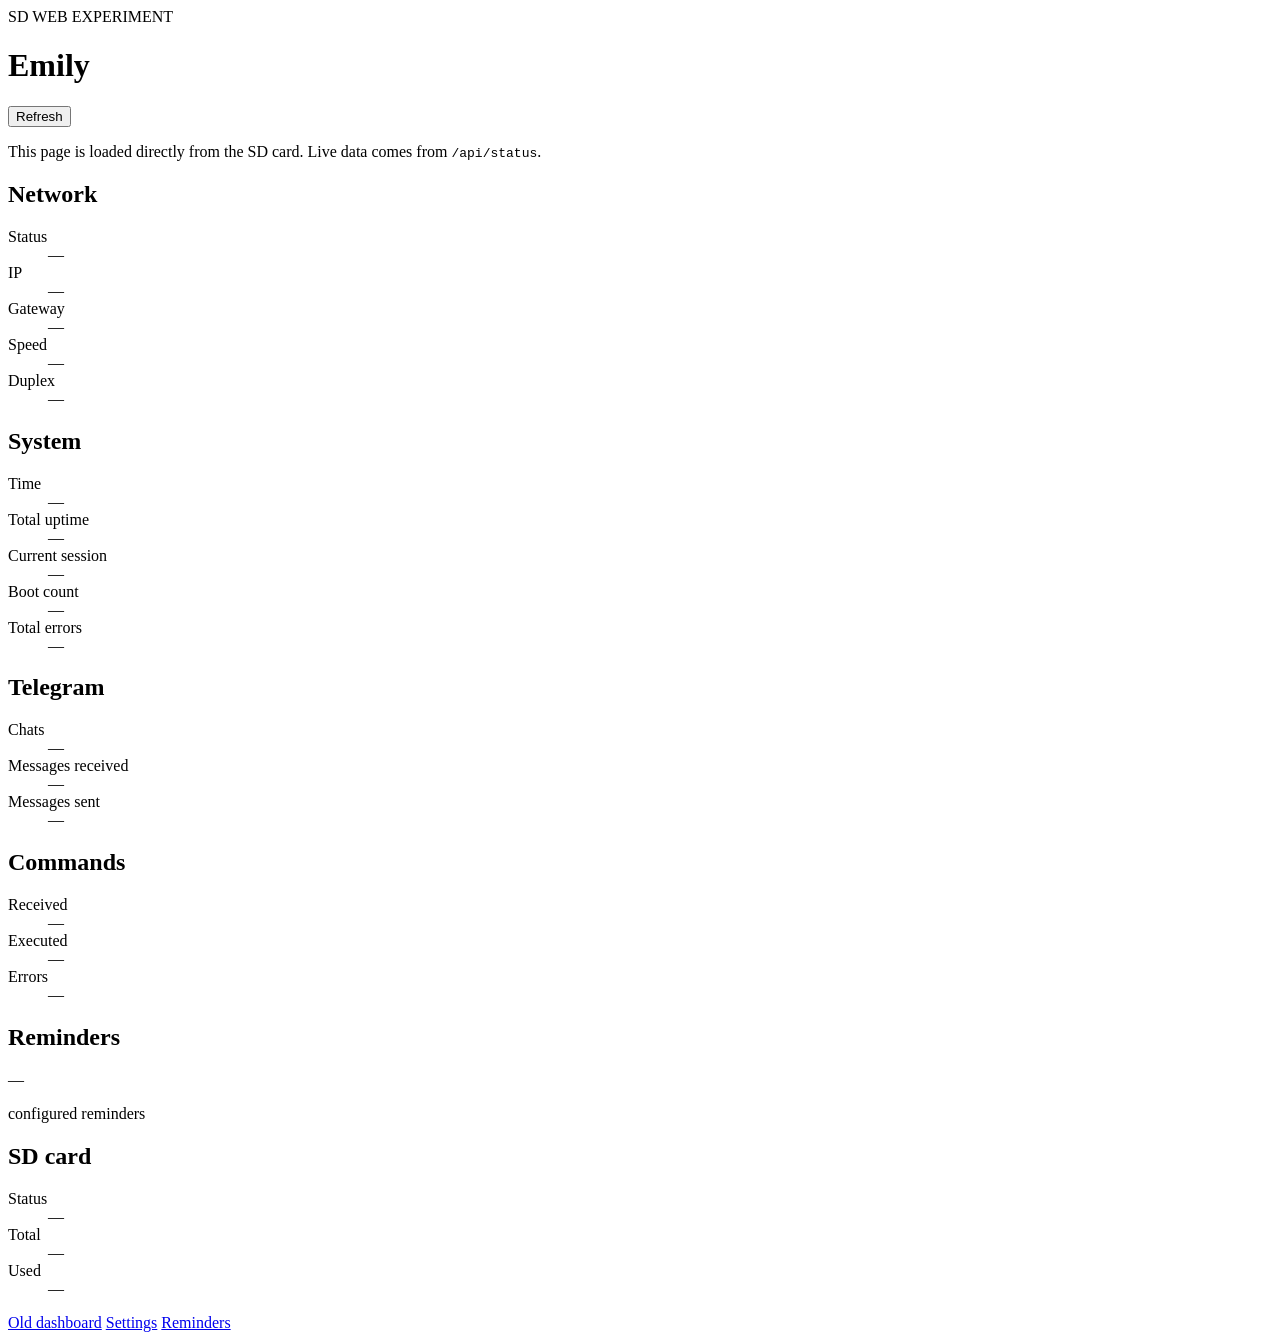
==== data/www/index.html @ 1929e876 "Add SD-hosted experimental dashboard" ====
<!doctype html>
<html lang="en">
<head>
  <meta charset="utf-8">
  <meta name="viewport" content="width=device-width,initial-scale=1">
  <title>Emily</title>
  <link rel="stylesheet" href="style.css">
</head>
<body>
<main class="container">
  <header class="top">
    <div>
      <div class="eyebrow">SD WEB EXPERIMENT</div>
      <h1 id="deviceName">Emily</h1>
    </div>
    <button id="refresh">Refresh</button>
  </header>

  <p class="note">This page is loaded directly from the SD card. Live data comes from <code>/api/status</code>.</p>

  <section class="grid">
    <article class="card"><h2>Network</h2><dl>
      <dt>Status</dt><dd id="networkStatus">—</dd>
      <dt>IP</dt><dd id="ip">—</dd>
      <dt>Gateway</dt><dd id="gateway">—</dd>
      <dt>Speed</dt><dd id="speed">—</dd>
      <dt>Duplex</dt><dd id="duplex">—</dd>
    </dl></article>

    <article class="card"><h2>System</h2><dl>
      <dt>Time</dt><dd id="time">—</dd>
      <dt>Total uptime</dt><dd id="totalUptime">—</dd>
      <dt>Current session</dt><dd id="currentUptime">—</dd>
      <dt>Boot count</dt><dd id="bootCount">—</dd>
      <dt>Total errors</dt><dd id="errors">—</dd>
    </dl></article>

    <article class="card"><h2>Telegram</h2><dl>
      <dt>Chats</dt><dd id="chatCount">—</dd>
      <dt>Messages received</dt><dd id="messagesReceived">—</dd>
      <dt>Messages sent</dt><dd id="messagesSent">—</dd>
    </dl></article>

    <article class="card"><h2>Commands</h2><dl>
      <dt>Received</dt><dd id="commandsReceived">—</dd>
      <dt>Executed</dt><dd id="commandsExecuted">—</dd>
      <dt>Errors</dt><dd id="commandErrors">—</dd>
    </dl></article>

    <article class="card"><h2>Reminders</h2><div class="big" id="reminderCount">—</div><p>configured reminders</p></article>

    <article class="card"><h2>SD card</h2><dl>
      <dt>Status</dt><dd id="sdStatus">—</dd>
      <dt>Total</dt><dd id="sdTotal">—</dd>
      <dt>Used</dt><dd id="sdUsed">—</dd>
    </dl></article>
  </section>

  <nav>
    <a href="/">Old dashboard</a>
    <a href="/settings">Settings</a>
    <a href="/reminders">Reminders</a>
  </nav>
</main>
<script src="app.js"></script>
</body>
</html>
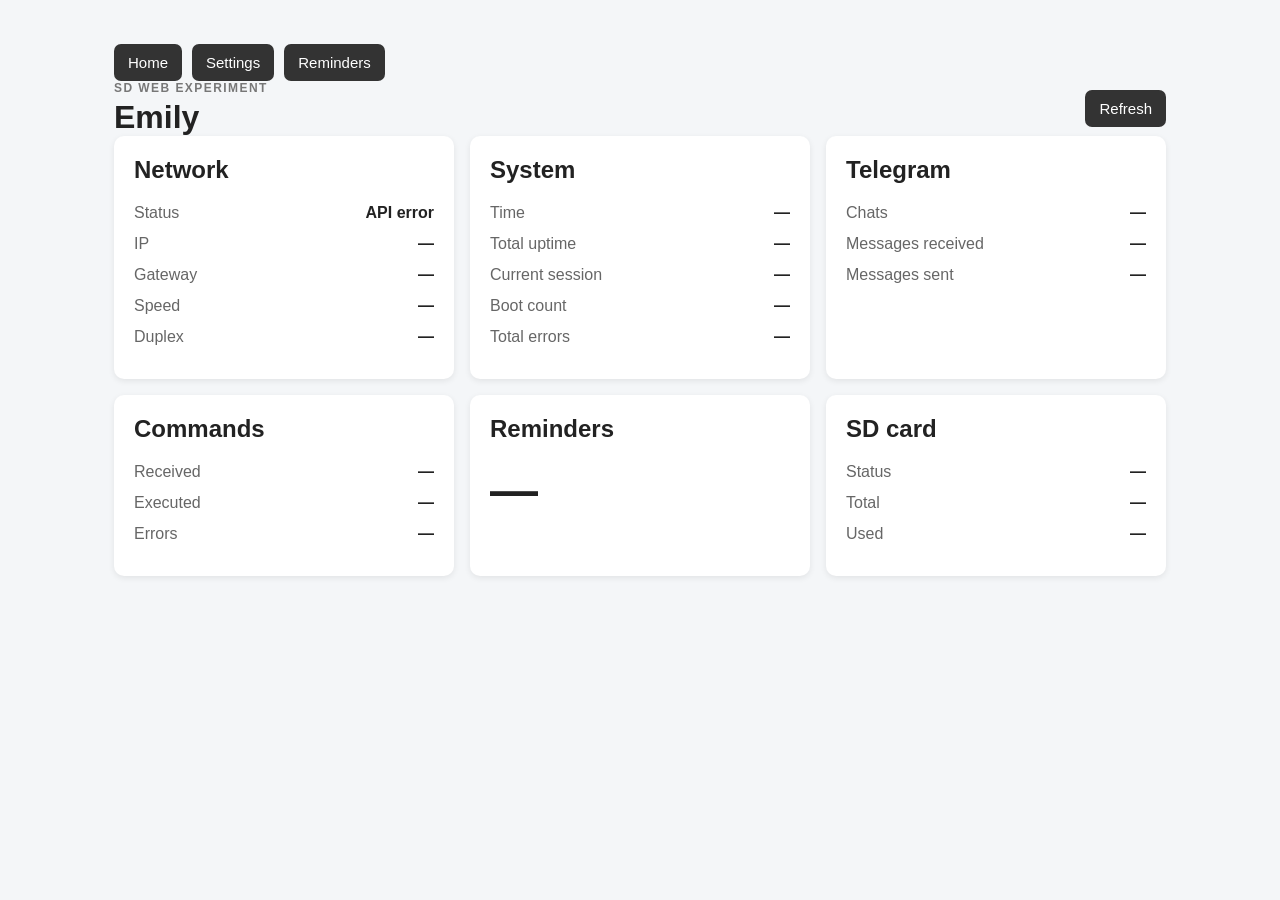
==== commit 95f7ff84: "Link SD dashboard to SD settings and reminders" ====
--- a/data/www/index.html
+++ b/data/www/index.html
@@ -1,67 +1,2 @@
 <!doctype html>
-<html lang="en">
-<head>
-  <meta charset="utf-8">
-  <meta name="viewport" content="width=device-width,initial-scale=1">
-  <title>Emily</title>
-  <link rel="stylesheet" href="style.css">
-</head>
-<body>
-<main class="container">
-  <header class="top">
-    <div>
-      <div class="eyebrow">SD WEB EXPERIMENT</div>
-      <h1 id="deviceName">Emily</h1>
-    </div>
-    <button id="refresh">Refresh</button>
-  </header>
-
-  <p class="note">This page is loaded directly from the SD card. Live data comes from <code>/api/status</code>.</p>
-
-  <section class="grid">
-    <article class="card"><h2>Network</h2><dl>
-      <dt>Status</dt><dd id="networkStatus">—</dd>
-      <dt>IP</dt><dd id="ip">—</dd>
-      <dt>Gateway</dt><dd id="gateway">—</dd>
-      <dt>Speed</dt><dd id="speed">—</dd>
-      <dt>Duplex</dt><dd id="duplex">—</dd>
-    </dl></article>
-
-    <article class="card"><h2>System</h2><dl>
-      <dt>Time</dt><dd id="time">—</dd>
-      <dt>Total uptime</dt><dd id="totalUptime">—</dd>
-      <dt>Current session</dt><dd id="currentUptime">—</dd>
-      <dt>Boot count</dt><dd id="bootCount">—</dd>
-      <dt>Total errors</dt><dd id="errors">—</dd>
-    </dl></article>
-
-    <article class="card"><h2>Telegram</h2><dl>
-      <dt>Chats</dt><dd id="chatCount">—</dd>
-      <dt>Messages received</dt><dd id="messagesReceived">—</dd>
-      <dt>Messages sent</dt><dd id="messagesSent">—</dd>
-    </dl></article>
-
-    <article class="card"><h2>Commands</h2><dl>
-      <dt>Received</dt><dd id="commandsReceived">—</dd>
-      <dt>Executed</dt><dd id="commandsExecuted">—</dd>
-      <dt>Errors</dt><dd id="commandErrors">—</dd>
-    </dl></article>
-
-    <article class="card"><h2>Reminders</h2><div class="big" id="reminderCount">—</div><p>configured reminders</p></article>
-
-    <article class="card"><h2>SD card</h2><dl>
-      <dt>Status</dt><dd id="sdStatus">—</dd>
-      <dt>Total</dt><dd id="sdTotal">—</dd>
-      <dt>Used</dt><dd id="sdUsed">—</dd>
-    </dl></article>
-  </section>
-
-  <nav>
-    <a href="/">Old dashboard</a>
-    <a href="/settings">Settings</a>
-    <a href="/reminders">Reminders</a>
-  </nav>
-</main>
-<script src="app.js"></script>
-</body>
-</html>
+<html lang="en"><head><meta charset="utf-8"><meta name="viewport" content="width=device-width,initial-scale=1"><title>Emily</title><link rel="stylesheet" href="style.css"></head><body><main class="container"><nav><a href="/sd/">Home</a><a href="/sd/settings.html">Settings</a><a href="/sd/reminders.html">Reminders</a></nav><header class="top"><div><div class="eyebrow">SD WEB EXPERIMENT</div><h1 id="deviceName">Emily</h1></div><button id="refresh">Refresh</button></header><section class="grid"><article class="card"><h2>Network</h2><dl><dt>Status</dt><dd id="networkStatus">—</dd><dt>IP</dt><dd id="ip">—</dd><dt>Gateway</dt><dd id="gateway">—</dd><dt>Speed</dt><dd id="speed">—</dd><dt>Duplex</dt><dd id="duplex">—</dd></dl></article><article class="card"><h2>System</h2><dl><dt>Time</dt><dd id="time">—</dd><dt>Total uptime</dt><dd id="totalUptime">—</dd><dt>Current session</dt><dd id="currentUptime">—</dd><dt>Boot count</dt><dd id="bootCount">—</dd><dt>Total errors</dt><dd id="errors">—</dd></dl></article><article class="card"><h2>Telegram</h2><dl><dt>Chats</dt><dd id="chatCount">—</dd><dt>Messages received</dt><dd id="messagesReceived">—</dd><dt>Messages sent</dt><dd id="messagesSent">—</dd></dl></article><article class="card"><h2>Commands</h2><dl><dt>Received</dt><dd id="commandsReceived">—</dd><dt>Executed</dt><dd id="commandsExecuted">—</dd><dt>Errors</dt><dd id="commandErrors">—</dd></dl></article><article class="card"><h2>Reminders</h2><div class="big" id="reminderCount">—</div></article><article class="card"><h2>SD card</h2><dl><dt>Status</dt><dd id="sdStatus">—</dd><dt>Total</dt><dd id="sdTotal">—</dd><dt>Used</dt><dd id="sdUsed">—</dd></dl></article></section></main><script src="app.js"></script></body></html>
--- a/data/www/style.css
+++ b/data/www/style.css
@@ -0,0 +1 @@
+*{box-sizing:border-box}body{margin:0;font-family:Arial,sans-serif;background:#f4f6f8;color:#222}.container{max-width:1100px;margin:auto;padding:24px}.top{display:flex;justify-content:space-between;align-items:center;gap:16px}.eyebrow{font-size:12px;font-weight:bold;letter-spacing:.12em;color:#777}h1{margin:4px 0 0}h2{margin-top:0}.note{background:#fff8d8;padding:12px;border-radius:8px}.grid{display:grid;grid-template-columns:repeat(auto-fit,minmax(280px,1fr));gap:16px}.card{background:#fff;padding:20px;border-radius:10px;box-shadow:0 2px 6px rgba(0,0,0,.08)}dl{margin:0}dt{float:left;color:#666;margin-bottom:12px}dd{text-align:right;margin:0 0 12px;font-weight:bold;min-height:19px}.big{font-size:48px;font-weight:bold}button,a{border:0;border-radius:7px;padding:10px 14px;background:#333;color:#fff;text-decoration:none;cursor:pointer;font-size:15px}nav{display:flex;gap:10px;flex-wrap:wrap;margin-top:20px}code{background:#eee;padding:2px 5px;border-radius:4px}@media(max-width:600px){.container{padding:14px}.top{align-items:flex-start;flex-direction:column}}
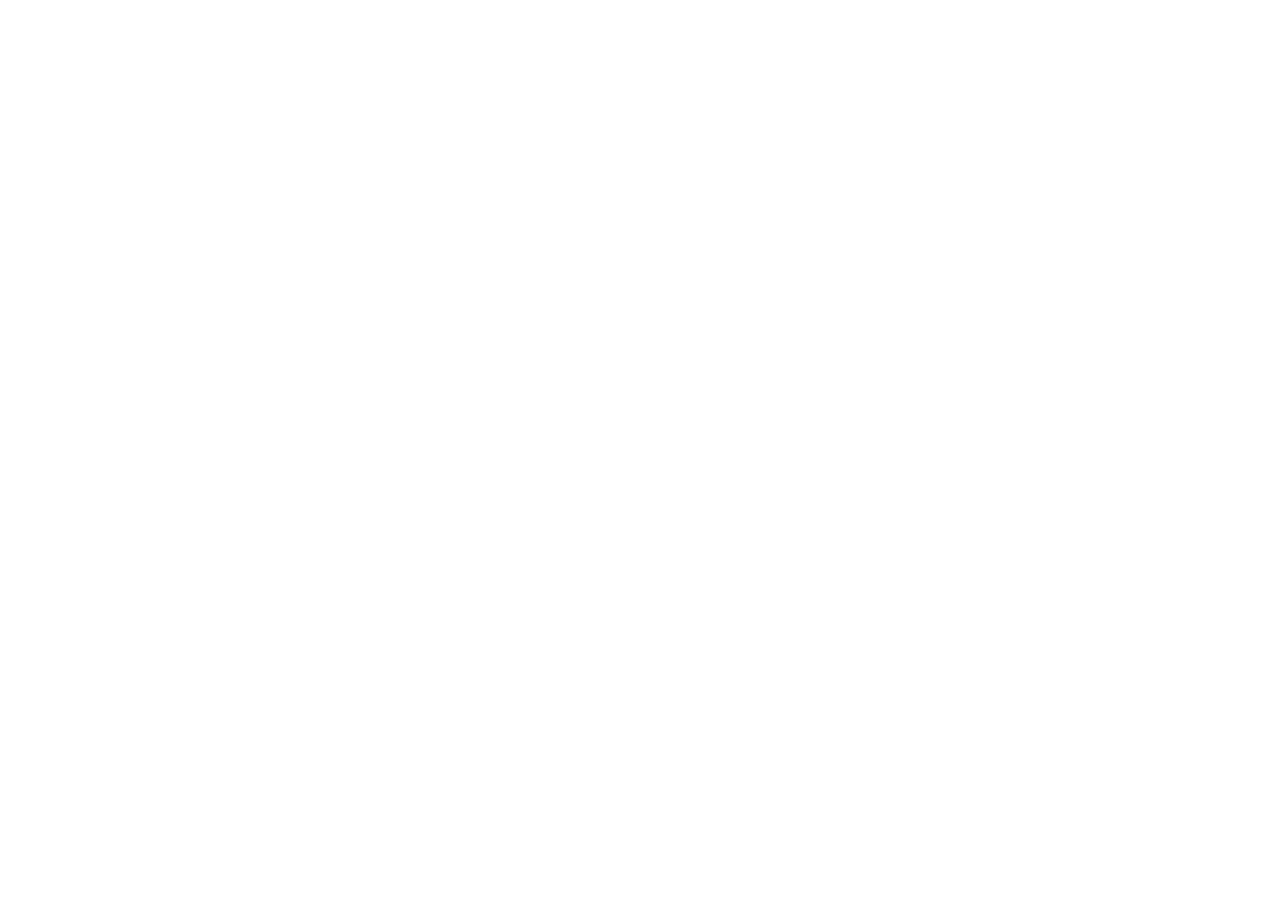
==== commit 2ef75c64: "Use complete shared SD application shell" ====
--- a/data/www/index.html
+++ b/data/www/index.html
@@ -1,2 +1 @@
-<!doctype html>
-<html lang="en"><head><meta charset="utf-8"><meta name="viewport" content="width=device-width,initial-scale=1"><title>Emily</title><link rel="stylesheet" href="style.css"></head><body><main class="container"><nav><a href="/sd/">Home</a><a href="/sd/settings.html">Settings</a><a href="/sd/reminders.html">Reminders</a></nav><header class="top"><div><div class="eyebrow">SD WEB EXPERIMENT</div><h1 id="deviceName">Emily</h1></div><button id="refresh">Refresh</button></header><section class="grid"><article class="card"><h2>Network</h2><dl><dt>Status</dt><dd id="networkStatus">—</dd><dt>IP</dt><dd id="ip">—</dd><dt>Gateway</dt><dd id="gateway">—</dd><dt>Speed</dt><dd id="speed">—</dd><dt>Duplex</dt><dd id="duplex">—</dd></dl></article><article class="card"><h2>System</h2><dl><dt>Time</dt><dd id="time">—</dd><dt>Total uptime</dt><dd id="totalUptime">—</dd><dt>Current session</dt><dd id="currentUptime">—</dd><dt>Boot count</dt><dd id="bootCount">—</dd><dt>Total errors</dt><dd id="errors">—</dd></dl></article><article class="card"><h2>Telegram</h2><dl><dt>Chats</dt><dd id="chatCount">—</dd><dt>Messages received</dt><dd id="messagesReceived">—</dd><dt>Messages sent</dt><dd id="messagesSent">—</dd></dl></article><article class="card"><h2>Commands</h2><dl><dt>Received</dt><dd id="commandsReceived">—</dd><dt>Executed</dt><dd id="commandsExecuted">—</dd><dt>Errors</dt><dd id="commandErrors">—</dd></dl></article><article class="card"><h2>Reminders</h2><div class="big" id="reminderCount">—</div></article><article class="card"><h2>SD card</h2><dl><dt>Status</dt><dd id="sdStatus">—</dd><dt>Total</dt><dd id="sdTotal">—</dd><dt>Used</dt><dd id="sdUsed">—</dd></dl></article></section></main><script src="app.js"></script></body></html>+<!doctype html><html lang='en'><head><meta charset='utf-8'><meta name='viewport' content='width=device-width,initial-scale=1'><title>Hub</title><link rel='stylesheet' href='/sd/style.css'></head><body data-page='home'><main class='container' id='app'></main><div id='toast'></div><script src='/sd/app.js'></script></body></html>
